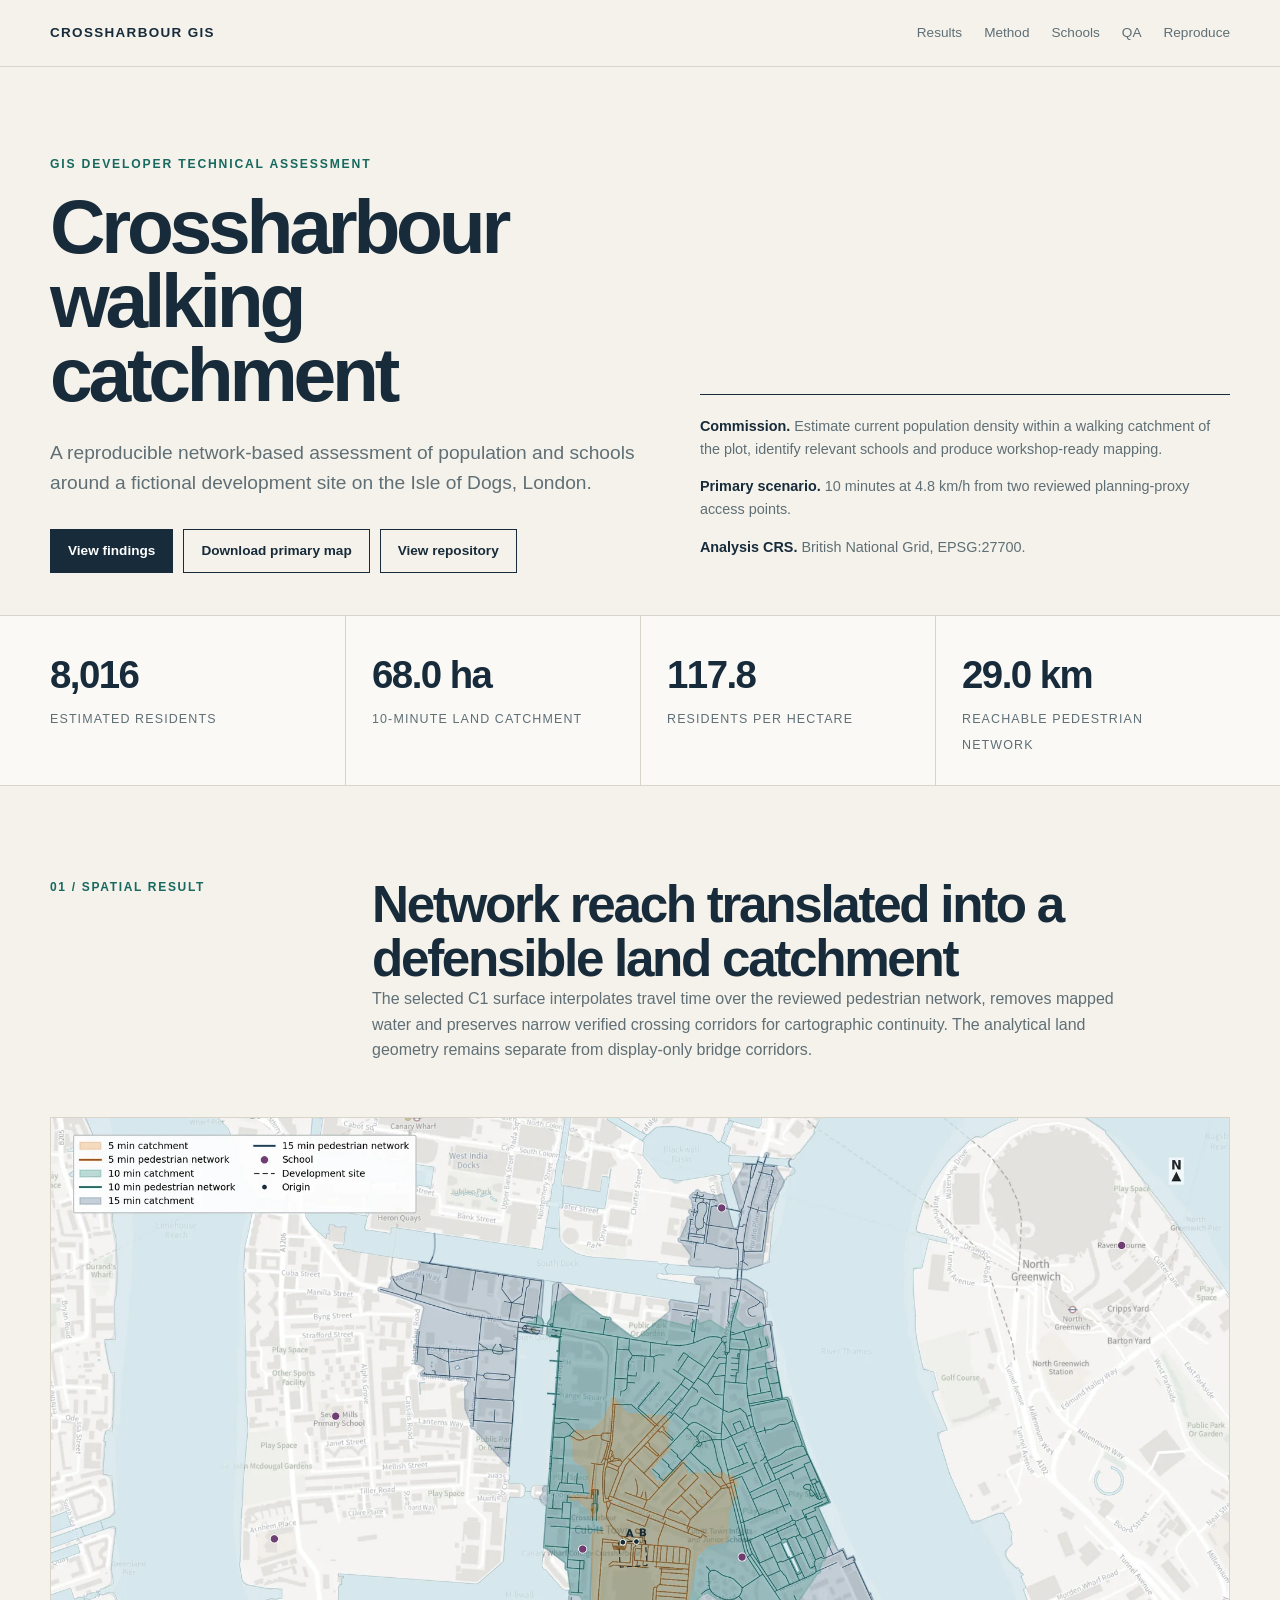
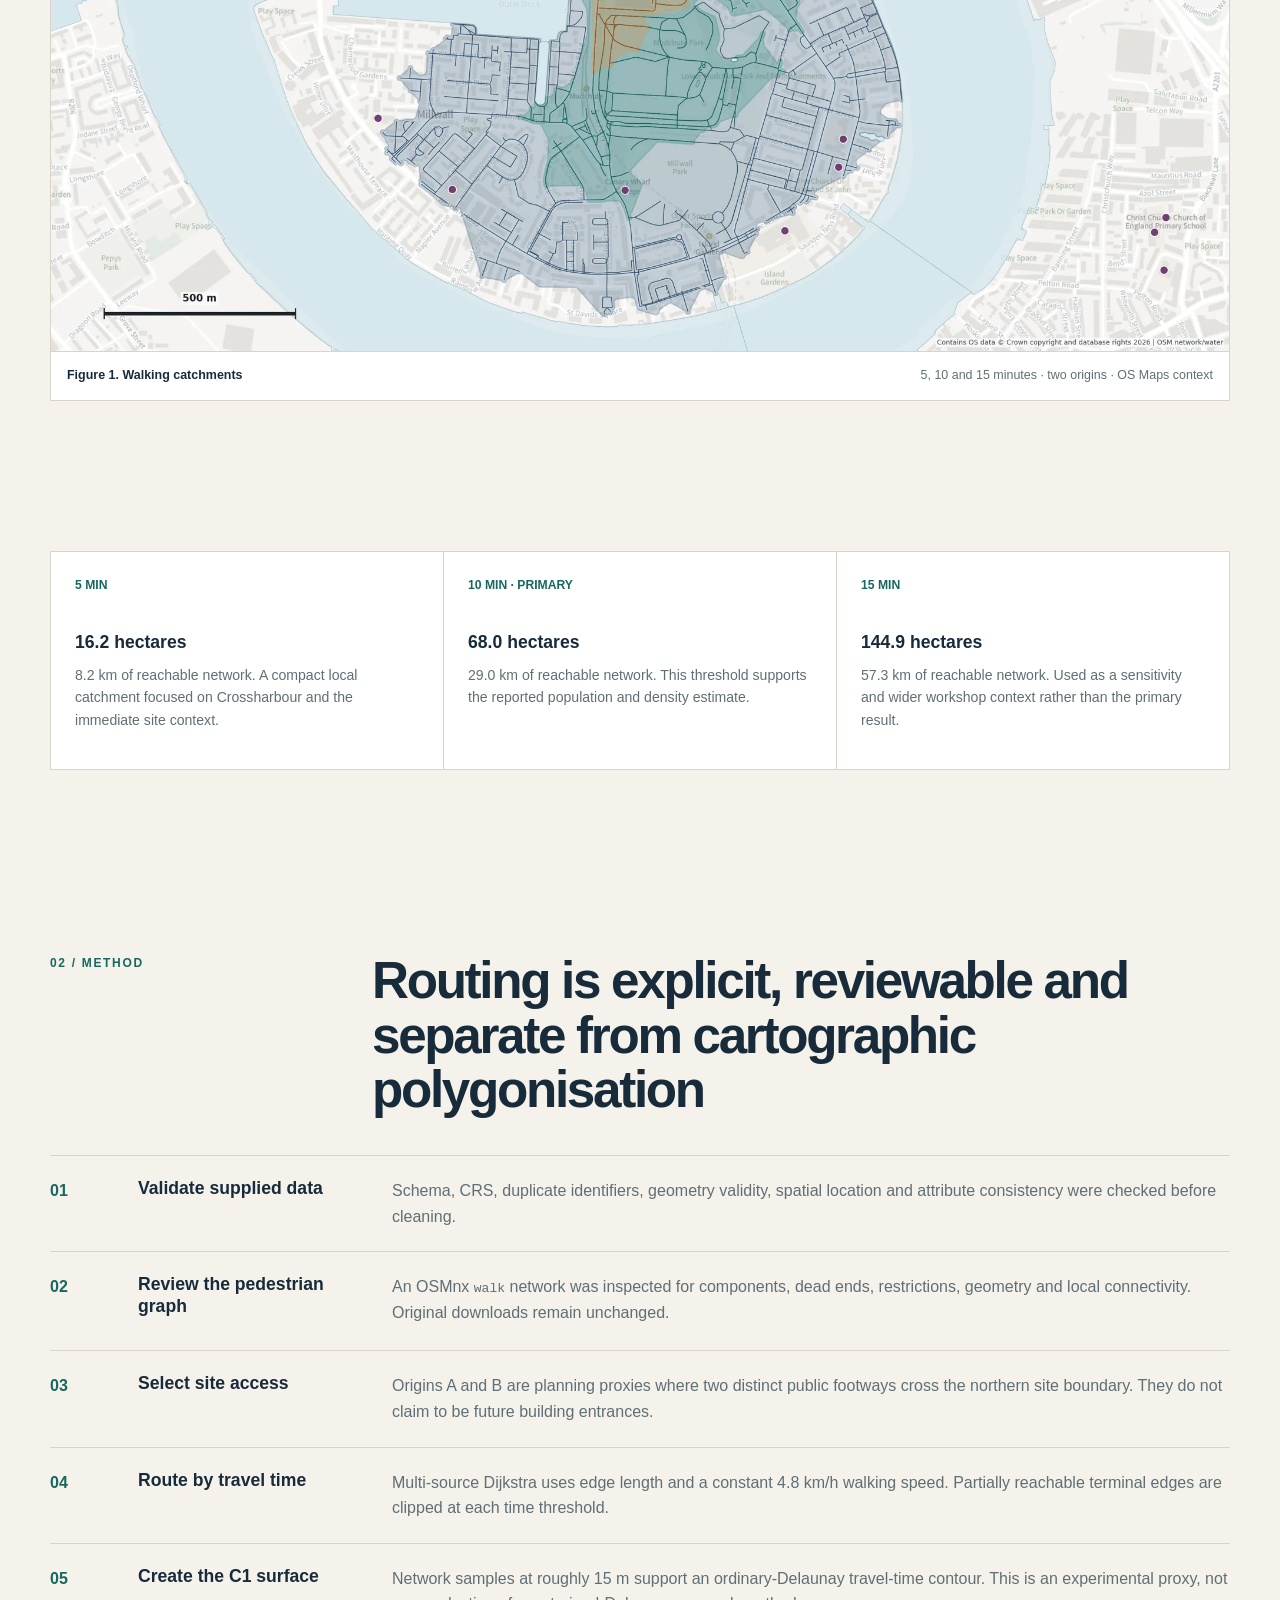
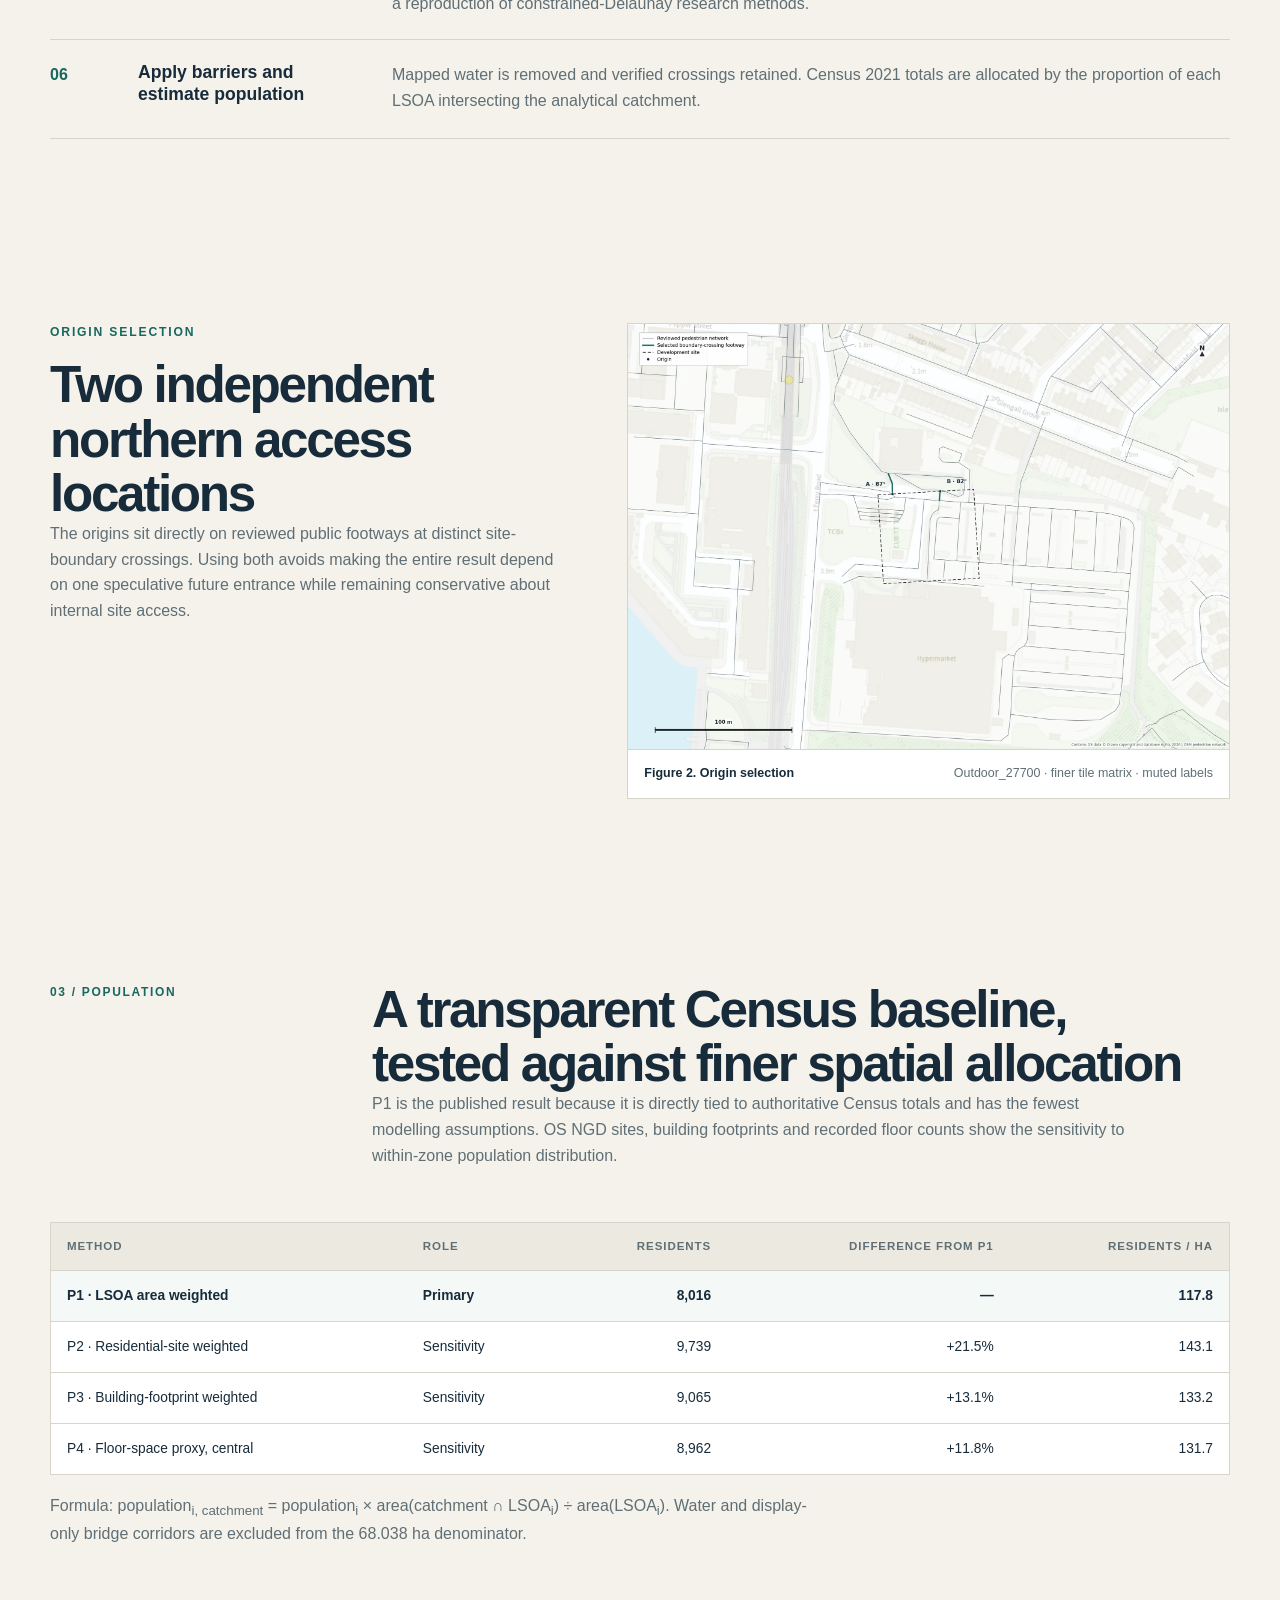
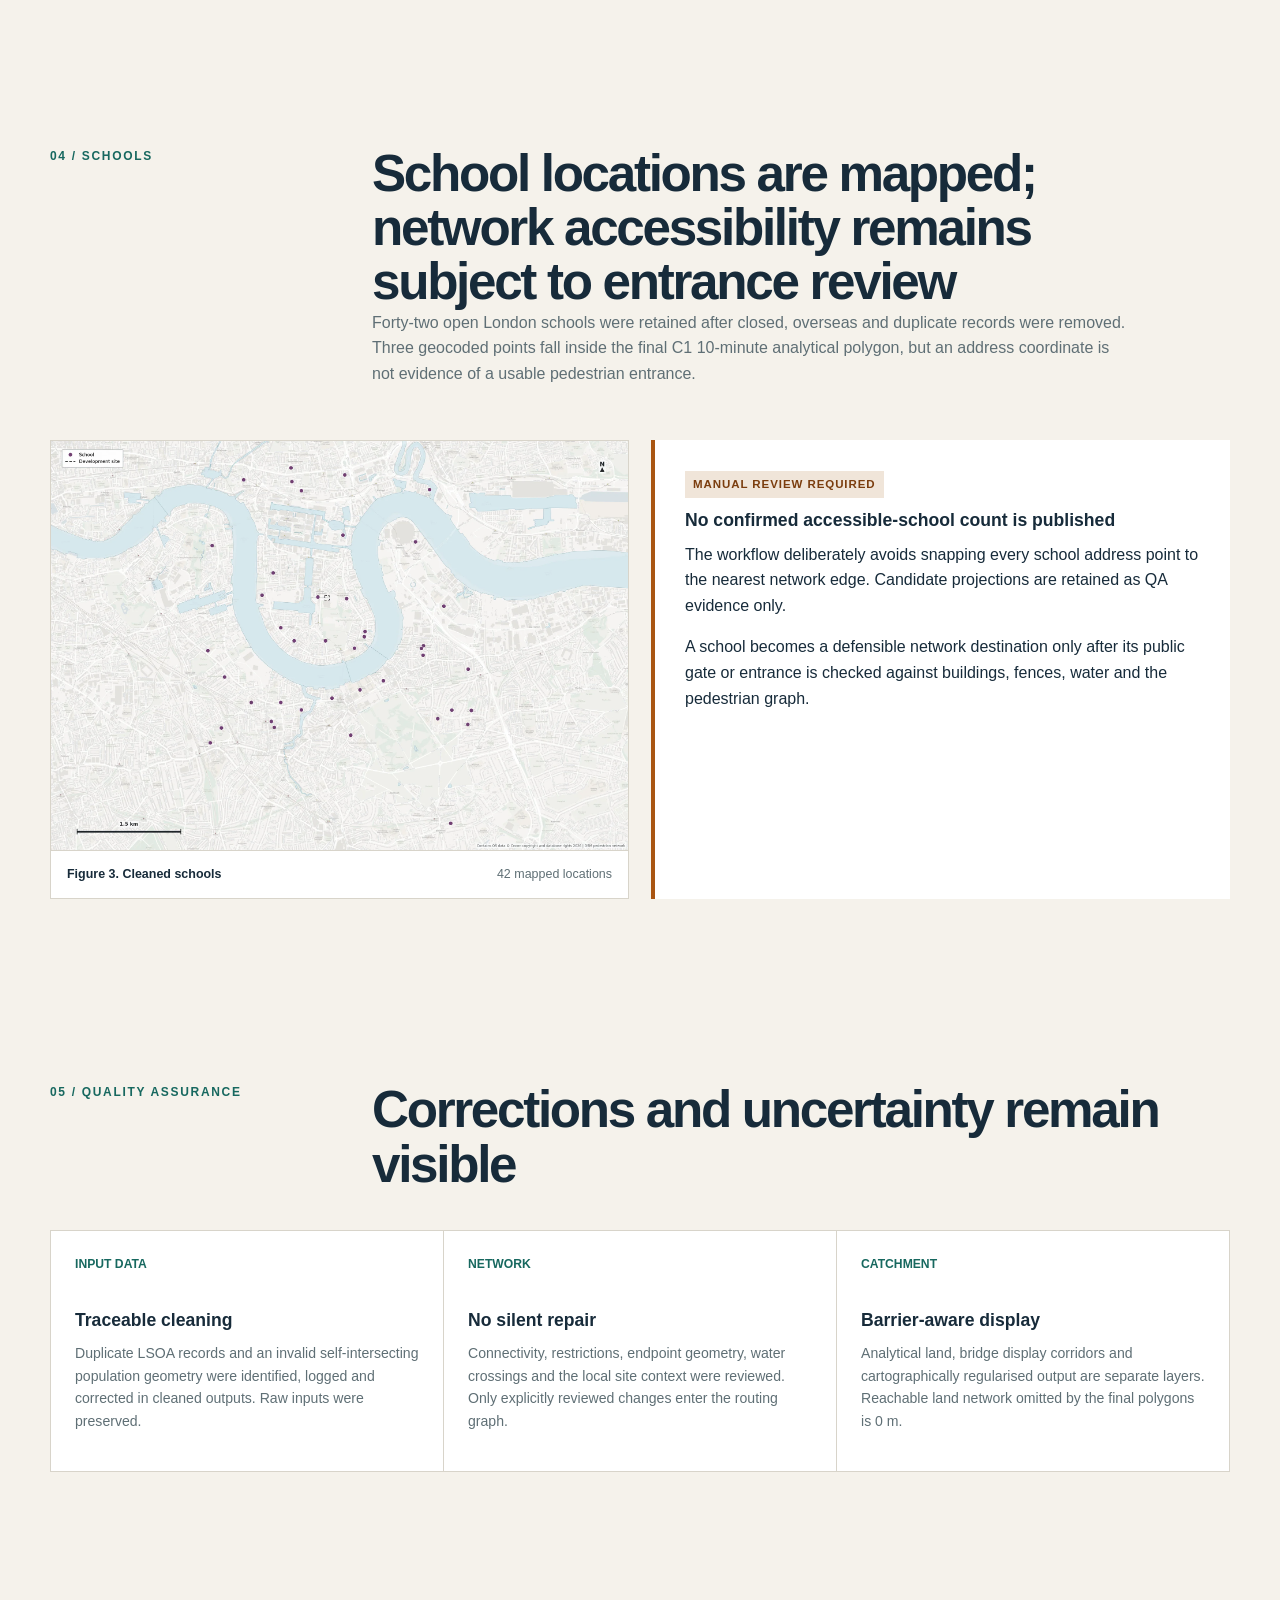
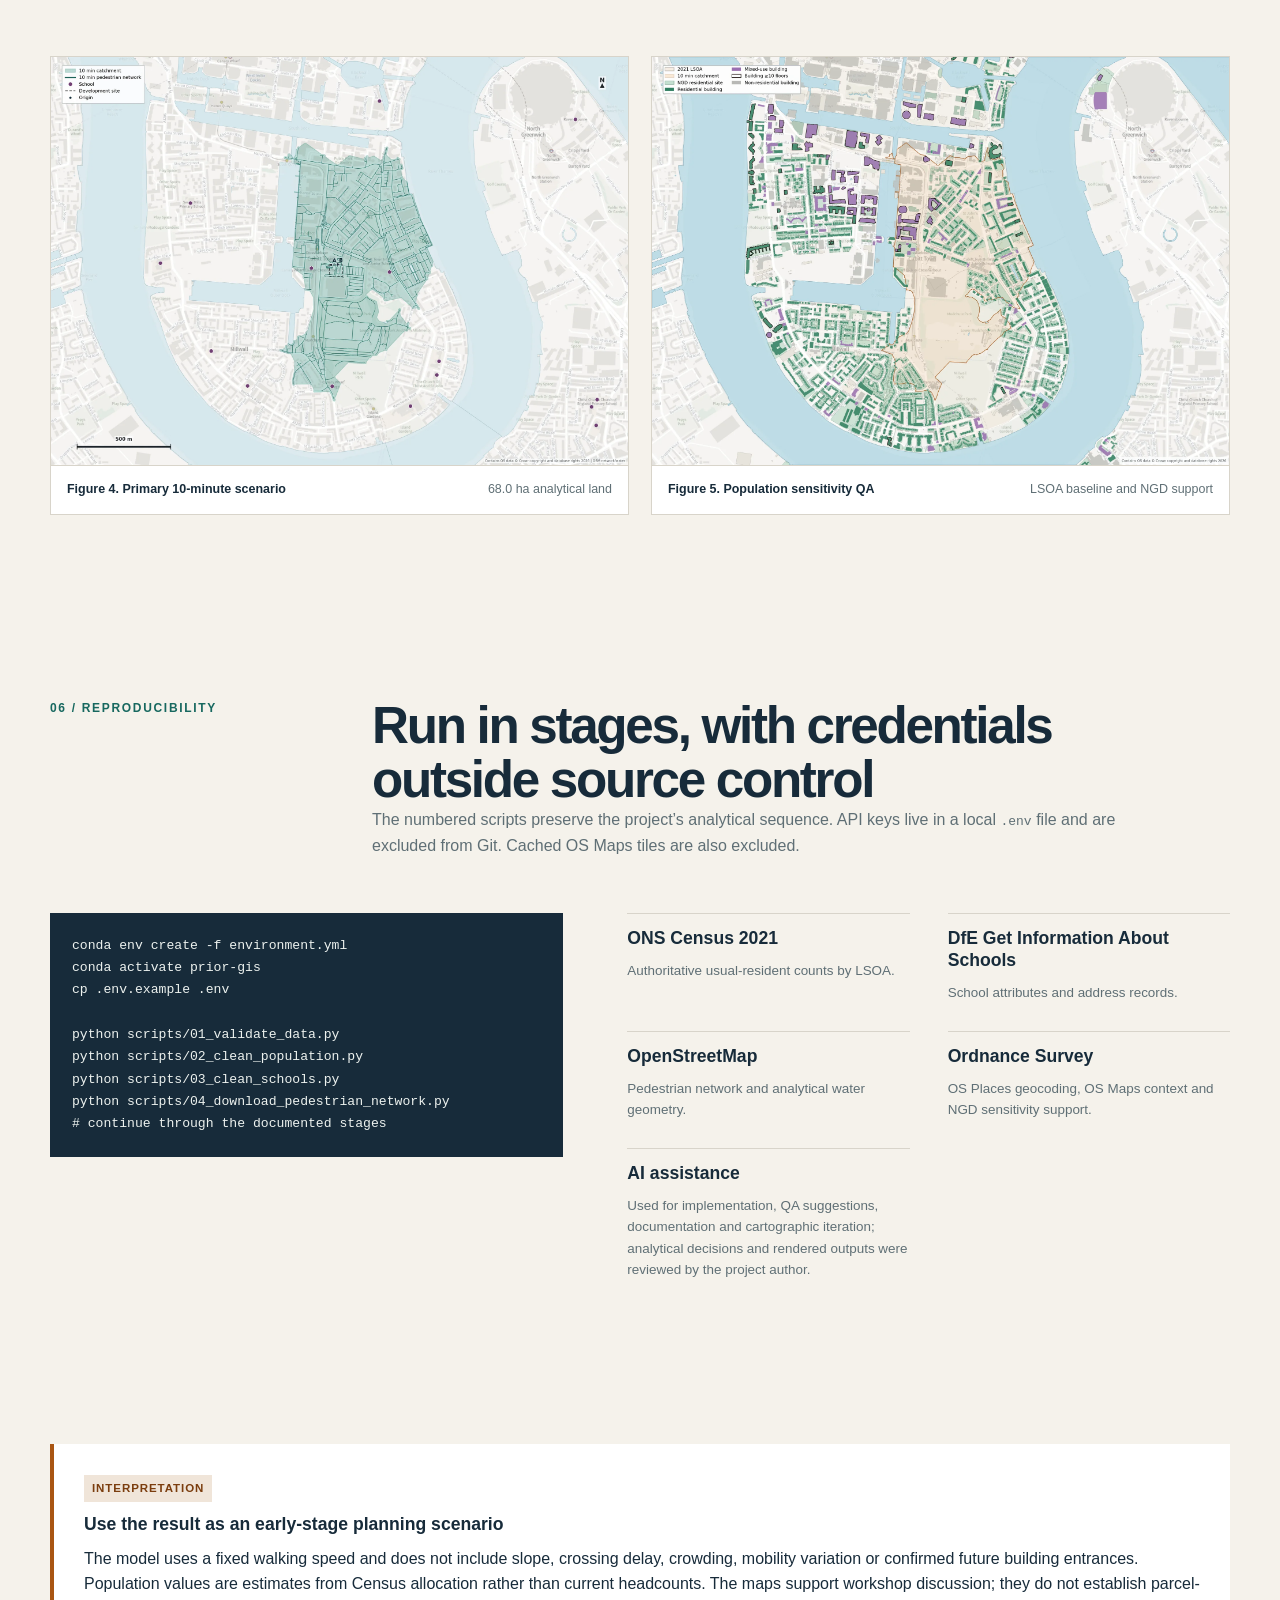
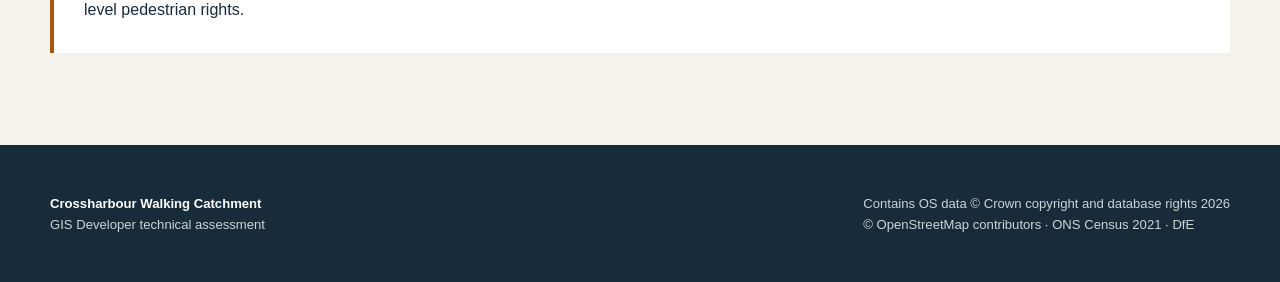
==== site/index.html @ b79f591d "Build reproducible Crossharbour GIS assessment" ====
<!doctype html>
<html lang="en">
<head>
  <meta charset="utf-8">
  <meta name="viewport" content="width=device-width, initial-scale=1">
  <meta name="description" content="Reproducible GIS assessment of walking accessibility, population and schools around a fictional development site at Crossharbour, London.">
  <title>Crossharbour Walking Catchment | GIS Technical Assessment</title>
  <link rel="stylesheet" href="assets/style.css">
</head>
<body>
  <nav class="nav" aria-label="Report navigation">
    <div class="nav-inner">
      <a class="brand" href="#top">Crossharbour GIS</a>
      <div class="nav-links">
        <a href="#results">Results</a>
        <a href="#method">Method</a>
        <a href="#schools">Schools</a>
        <a href="#qa">QA</a>
        <a href="#reproduce">Reproduce</a>
      </div>
    </div>
  </nav>

  <header class="hero" id="top">
    <div>
      <p class="eyebrow">GIS Developer Technical Assessment</p>
      <h1>Crossharbour walking catchment</h1>
      <p class="lede">A reproducible network-based assessment of population and schools around a fictional development site on the Isle of Dogs, London.</p>
      <div class="actions">
        <a class="button" href="#results">View findings</a>
        <a class="button secondary" href="assets/downloads/catchment-10min.pdf">Download primary map</a>
        <a class="button secondary" href="https://github.com/alteregoyishan/alteregoyishan.github.io">View repository</a>
      </div>
    </div>
    <div class="hero-note">
      <p><strong>Commission.</strong> Estimate current population density within a walking catchment of the plot, identify relevant schools and produce workshop-ready mapping.</p>
      <p><strong>Primary scenario.</strong> 10 minutes at 4.8 km/h from two reviewed planning-proxy access points.</p>
      <p><strong>Analysis CRS.</strong> British National Grid, EPSG:27700.</p>
    </div>
  </header>

  <section class="metrics" aria-label="Primary findings">
    <div class="metric-grid">
      <div class="metric"><span class="metric-value">8,016</span><span class="metric-label">Estimated residents</span></div>
      <div class="metric"><span class="metric-value">68.0 ha</span><span class="metric-label">10-minute land catchment</span></div>
      <div class="metric"><span class="metric-value">117.8</span><span class="metric-label">Residents per hectare</span></div>
      <div class="metric"><span class="metric-value">29.0 km</span><span class="metric-label">Reachable pedestrian network</span></div>
    </div>
  </section>

  <main>
    <section class="section" id="results">
      <div class="section-head">
        <div class="kicker">01 / Spatial result</div>
        <div>
          <h2>Network reach translated into a defensible land catchment</h2>
          <p class="measure">The selected C1 surface interpolates travel time over the reviewed pedestrian network, removes mapped water and preserves narrow verified crossing corridors for cartographic continuity. The analytical land geometry remains separate from display-only bridge corridors.</p>
        </div>
      </div>
      <figure class="figure">
        <img src="assets/images/catchments-combined.webp" alt="Map of the 5, 10 and 15 minute walking catchments around Crossharbour" width="2000" height="1414">
        <figcaption><strong>Figure 1. Walking catchments</strong><span>5, 10 and 15 minutes · two origins · OS Maps context</span></figcaption>
      </figure>
    </section>

    <section class="section compact">
      <div class="cards">
        <article class="card"><div class="card-number">5 MIN</div><h3>16.2 hectares</h3><p>8.2 km of reachable network. A compact local catchment focused on Crossharbour and the immediate site context.</p></article>
        <article class="card"><div class="card-number">10 MIN · PRIMARY</div><h3>68.0 hectares</h3><p>29.0 km of reachable network. This threshold supports the reported population and density estimate.</p></article>
        <article class="card"><div class="card-number">15 MIN</div><h3>144.9 hectares</h3><p>57.3 km of reachable network. Used as a sensitivity and wider workshop context rather than the primary result.</p></article>
      </div>
    </section>

    <section class="section" id="method">
      <div class="section-head">
        <div class="kicker">02 / Method</div>
        <div><h2>Routing is explicit, reviewable and separate from cartographic polygonisation</h2></div>
      </div>
      <div class="timeline">
        <div class="step"><div class="step-index">01</div><h3>Validate supplied data</h3><p>Schema, CRS, duplicate identifiers, geometry validity, spatial location and attribute consistency were checked before cleaning.</p></div>
        <div class="step"><div class="step-index">02</div><h3>Review the pedestrian graph</h3><p>An OSMnx <code>walk</code> network was inspected for components, dead ends, restrictions, geometry and local connectivity. Original downloads remain unchanged.</p></div>
        <div class="step"><div class="step-index">03</div><h3>Select site access</h3><p>Origins A and B are planning proxies where two distinct public footways cross the northern site boundary. They do not claim to be future building entrances.</p></div>
        <div class="step"><div class="step-index">04</div><h3>Route by travel time</h3><p>Multi-source Dijkstra uses edge length and a constant 4.8 km/h walking speed. Partially reachable terminal edges are clipped at each time threshold.</p></div>
        <div class="step"><div class="step-index">05</div><h3>Create the C1 surface</h3><p>Network samples at roughly 15 m support an ordinary-Delaunay travel-time contour. This is an experimental proxy, not a reproduction of constrained-Delaunay research methods.</p></div>
        <div class="step"><div class="step-index">06</div><h3>Apply barriers and estimate population</h3><p>Mapped water is removed and verified crossings retained. Census 2021 totals are allocated by the proportion of each LSOA intersecting the analytical catchment.</p></div>
      </div>
    </section>

    <section class="section">
      <div class="split">
        <div>
          <p class="eyebrow">Origin selection</p>
          <h2>Two independent northern access locations</h2>
          <p class="measure">The origins sit directly on reviewed public footways at distinct site-boundary crossings. Using both avoids making the entire result depend on one speculative future entrance while remaining conservative about internal site access.</p>
        </div>
        <figure class="figure">
          <img src="assets/images/origin-selection.webp" alt="Detailed map of the development site, selected footways and origins A and B" width="1800" height="1273">
          <figcaption><strong>Figure 2. Origin selection</strong><span>Outdoor_27700 · finer tile matrix · muted labels</span></figcaption>
        </figure>
      </div>
    </section>

    <section class="section" id="population">
      <div class="section-head">
        <div class="kicker">03 / Population</div>
        <div>
          <h2>A transparent Census baseline, tested against finer spatial allocation</h2>
          <p class="measure">P1 is the published result because it is directly tied to authoritative Census totals and has the fewest modelling assumptions. OS NGD sites, building footprints and recorded floor counts show the sensitivity to within-zone population distribution.</p>
        </div>
      </div>
      <div class="table-wrap">
        <table>
          <thead><tr><th>Method</th><th>Role</th><th class="numeric">Residents</th><th class="numeric">Difference from P1</th><th class="numeric">Residents / ha</th></tr></thead>
          <tbody>
            <tr class="primary-row"><td>P1 · LSOA area weighted</td><td>Primary</td><td class="numeric">8,016</td><td class="numeric">—</td><td class="numeric">117.8</td></tr>
            <tr><td>P2 · Residential-site weighted</td><td>Sensitivity</td><td class="numeric">9,739</td><td class="numeric">+21.5%</td><td class="numeric">143.1</td></tr>
            <tr><td>P3 · Building-footprint weighted</td><td>Sensitivity</td><td class="numeric">9,065</td><td class="numeric">+13.1%</td><td class="numeric">133.2</td></tr>
            <tr><td>P4 · Floor-space proxy, central</td><td>Sensitivity</td><td class="numeric">8,962</td><td class="numeric">+11.8%</td><td class="numeric">131.7</td></tr>
          </tbody>
        </table>
      </div>
      <p class="measure" style="margin-top:18px">Formula: population<sub>i, catchment</sub> = population<sub>i</sub> × area(catchment ∩ LSOA<sub>i</sub>) ÷ area(LSOA<sub>i</sub>). Water and display-only bridge corridors are excluded from the 68.038 ha denominator.</p>
    </section>

    <section class="section" id="schools">
      <div class="section-head">
        <div class="kicker">04 / Schools</div>
        <div>
          <h2>School locations are mapped; network accessibility remains subject to entrance review</h2>
          <p class="measure">Forty-two open London schools were retained after closed, overseas and duplicate records were removed. Three geocoded points fall inside the final C1 10-minute analytical polygon, but an address coordinate is not evidence of a usable pedestrian entrance.</p>
        </div>
      </div>
      <div class="figure-grid">
        <figure class="figure">
          <img src="assets/images/schools-overview.webp" alt="Overview map of all 42 cleaned school locations" width="1800" height="1273">
          <figcaption><strong>Figure 3. Cleaned schools</strong><span>42 mapped locations</span></figcaption>
        </figure>
        <div class="callout">
          <span class="status">Manual review required</span>
          <h3>No confirmed accessible-school count is published</h3>
          <p>The workflow deliberately avoids snapping every school address point to the nearest network edge. Candidate projections are retained as QA evidence only.</p>
          <p>A school becomes a defensible network destination only after its public gate or entrance is checked against buildings, fences, water and the pedestrian graph.</p>
        </div>
      </div>
    </section>

    <section class="section" id="qa">
      <div class="section-head">
        <div class="kicker">05 / Quality assurance</div>
        <div><h2>Corrections and uncertainty remain visible</h2></div>
      </div>
      <div class="cards">
        <article class="card"><div class="card-number">INPUT DATA</div><h3>Traceable cleaning</h3><p>Duplicate LSOA records and an invalid self-intersecting population geometry were identified, logged and corrected in cleaned outputs. Raw inputs were preserved.</p></article>
        <article class="card"><div class="card-number">NETWORK</div><h3>No silent repair</h3><p>Connectivity, restrictions, endpoint geometry, water crossings and the local site context were reviewed. Only explicitly reviewed changes enter the routing graph.</p></article>
        <article class="card"><div class="card-number">CATCHMENT</div><h3>Barrier-aware display</h3><p>Analytical land, bridge display corridors and cartographically regularised output are separate layers. Reachable land network omitted by the final polygons is 0 m.</p></article>
      </div>
    </section>

    <section class="section">
      <div class="figure-grid">
        <figure class="figure">
          <img src="assets/images/catchment-10min.webp" alt="Primary 10 minute walking catchment map" width="1800" height="1273">
          <figcaption><strong>Figure 4. Primary 10-minute scenario</strong><span>68.0 ha analytical land</span></figcaption>
        </figure>
        <figure class="figure">
          <img src="assets/images/population-sensitivity.webp" alt="Population allocation sensitivity map" width="1800" height="1273">
          <figcaption><strong>Figure 5. Population sensitivity QA</strong><span>LSOA baseline and NGD support</span></figcaption>
        </figure>
      </div>
    </section>

    <section class="section" id="reproduce">
      <div class="section-head">
        <div class="kicker">06 / Reproducibility</div>
        <div>
          <h2>Run in stages, with credentials outside source control</h2>
          <p class="measure">The numbered scripts preserve the project’s analytical sequence. API keys live in a local <code>.env</code> file and are excluded from Git. Cached OS Maps tiles are also excluded.</p>
        </div>
      </div>
      <div class="split">
        <pre class="code"><code>conda env create -f environment.yml
conda activate prior-gis
cp .env.example .env

python scripts/01_validate_data.py
python scripts/02_clean_population.py
python scripts/03_clean_schools.py
python scripts/04_download_pedestrian_network.py
# continue through the documented stages</code></pre>
        <div class="source-list">
          <div class="source-item"><h3>ONS Census 2021</h3><p>Authoritative usual-resident counts by LSOA.</p></div>
          <div class="source-item"><h3>DfE Get Information About Schools</h3><p>School attributes and address records.</p></div>
          <div class="source-item"><h3>OpenStreetMap</h3><p>Pedestrian network and analytical water geometry.</p></div>
          <div class="source-item"><h3>Ordnance Survey</h3><p>OS Places geocoding, OS Maps context and NGD sensitivity support.</p></div>
          <div class="source-item"><h3>AI assistance</h3><p>Used for implementation, QA suggestions, documentation and cartographic iteration; analytical decisions and rendered outputs were reviewed by the project author.</p></div>
        </div>
      </div>
    </section>

    <section class="section compact">
      <div class="callout">
        <span class="status">Interpretation</span>
        <h3>Use the result as an early-stage planning scenario</h3>
        <p>The model uses a fixed walking speed and does not include slope, crossing delay, crowding, mobility variation or confirmed future building entrances. Population values are estimates from Census allocation rather than current headcounts. The maps support workshop discussion; they do not establish parcel-level pedestrian rights.</p>
      </div>
    </section>
  </main>

  <footer>
    <div class="footer-inner">
      <div><strong>Crossharbour Walking Catchment</strong><br>GIS Developer technical assessment</div>
      <div>Contains OS data © Crown copyright and database rights 2026<br>© OpenStreetMap contributors · ONS Census 2021 · DfE</div>
    </div>
  </footer>
</body>
</html>
---- site/assets/style.css ----
:root {
  --ink: #172b3a;
  --muted: #5f6f75;
  --paper: #f5f2eb;
  --surface: #ffffff;
  --line: #d8d4ca;
  --teal: #17685f;
  --orange: #a95512;
  --blue: #274963;
  --plum: #713e73;
  --max: 1180px;
}

* { box-sizing: border-box; }
html { scroll-behavior: smooth; }
body {
  margin: 0;
  color: var(--ink);
  background: var(--paper);
  font-family: Inter, ui-sans-serif, -apple-system, BlinkMacSystemFont, "Segoe UI", sans-serif;
  line-height: 1.6;
}
a { color: inherit; }
img { display: block; max-width: 100%; }

.nav {
  position: sticky;
  top: 0;
  z-index: 50;
  background: rgba(245, 242, 235, 0.94);
  border-bottom: 1px solid rgba(23, 43, 58, 0.14);
  backdrop-filter: blur(14px);
}
.nav-inner {
  width: min(var(--max), calc(100% - 40px));
  min-height: 66px;
  margin: 0 auto;
  display: flex;
  align-items: center;
  justify-content: space-between;
  gap: 24px;
}
.brand {
  font-size: 0.84rem;
  font-weight: 760;
  letter-spacing: 0.1em;
  text-decoration: none;
  text-transform: uppercase;
}
.nav-links { display: flex; gap: 22px; align-items: center; }
.nav-links a {
  color: var(--muted);
  font-size: 0.85rem;
  text-decoration: none;
}
.nav-links a:hover { color: var(--ink); }

.hero {
  width: min(var(--max), calc(100% - 40px));
  margin: 0 auto;
  padding: 88px 0 42px;
  display: grid;
  grid-template-columns: minmax(0, 1.05fr) minmax(320px, 0.95fr);
  align-items: end;
  gap: 64px;
}
.eyebrow {
  margin: 0 0 16px;
  color: var(--teal);
  font-size: 0.76rem;
  font-weight: 800;
  letter-spacing: 0.15em;
  text-transform: uppercase;
}
h1 {
  max-width: 760px;
  margin: 0;
  font-size: clamp(3rem, 6vw, 6.2rem);
  line-height: 0.96;
  letter-spacing: -0.055em;
}
.lede {
  max-width: 650px;
  margin: 26px 0 0;
  color: var(--muted);
  font-size: clamp(1.03rem, 1.5vw, 1.25rem);
}
.hero-note {
  border-top: 1px solid var(--ink);
  padding-top: 20px;
  color: var(--muted);
  font-size: 0.9rem;
}
.hero-note strong { color: var(--ink); }
.actions { display: flex; flex-wrap: wrap; gap: 10px; margin-top: 30px; }
.button {
  display: inline-flex;
  align-items: center;
  min-height: 44px;
  padding: 0 17px;
  border: 1px solid var(--ink);
  background: var(--ink);
  color: white;
  font-size: 0.85rem;
  font-weight: 700;
  text-decoration: none;
}
.button.secondary { background: transparent; color: var(--ink); }

.metrics {
  border-top: 1px solid var(--line);
  border-bottom: 1px solid var(--line);
  background: rgba(255,255,255,0.55);
}
.metric-grid {
  width: min(var(--max), calc(100% - 40px));
  margin: 0 auto;
  display: grid;
  grid-template-columns: repeat(4, 1fr);
}
.metric { padding: 28px 26px; border-left: 1px solid var(--line); }
.metric:first-child { border-left: 0; padding-left: 0; }
.metric-value { display: block; font-size: clamp(1.8rem, 3vw, 2.7rem); font-weight: 780; letter-spacing: -0.04em; }
.metric-label { color: var(--muted); font-size: 0.78rem; text-transform: uppercase; letter-spacing: 0.09em; }

main { overflow: hidden; }
.section {
  width: min(var(--max), calc(100% - 40px));
  margin: 0 auto;
  padding: 92px 0;
}
.section.compact { padding-top: 58px; }
.section-head {
  display: grid;
  grid-template-columns: 0.5fr 1.5fr;
  gap: 36px;
  margin-bottom: 38px;
  align-items: start;
}
.kicker { color: var(--teal); font-size: 0.75rem; font-weight: 800; letter-spacing: 0.14em; text-transform: uppercase; }
h2 { max-width: 820px; margin: 0; font-size: clamp(2rem, 4vw, 3.7rem); line-height: 1.06; letter-spacing: -0.045em; }
h3 { margin: 0 0 10px; font-size: 1.1rem; line-height: 1.25; }
p { margin: 0 0 1em; }
.measure { max-width: 760px; color: var(--muted); }

.figure {
  margin: 0;
  border: 1px solid var(--line);
  background: white;
}
.figure img { width: 100%; height: auto; }
.figure figcaption {
  display: flex;
  justify-content: space-between;
  gap: 24px;
  padding: 14px 16px;
  border-top: 1px solid var(--line);
  color: var(--muted);
  font-size: 0.78rem;
}
.figure figcaption strong { color: var(--ink); }
.figure-grid { display: grid; grid-template-columns: 1fr 1fr; gap: 22px; }

.split { display: grid; grid-template-columns: 0.92fr 1.08fr; gap: 64px; align-items: start; }
.cards { display: grid; grid-template-columns: repeat(3, 1fr); gap: 1px; background: var(--line); border: 1px solid var(--line); }
.card { background: var(--surface); padding: 24px; }
.card-number { margin-bottom: 36px; color: var(--teal); font-size: 0.76rem; font-weight: 800; }
.card p { color: var(--muted); font-size: 0.88rem; }

.timeline { border-top: 1px solid var(--line); }
.step { display: grid; grid-template-columns: 64px 230px 1fr; gap: 24px; padding: 22px 0; border-bottom: 1px solid var(--line); }
.step-index { color: var(--teal); font-weight: 800; }
.step p { color: var(--muted); margin: 0; }

.table-wrap { overflow-x: auto; border: 1px solid var(--line); background: white; }
table { width: 100%; border-collapse: collapse; min-width: 690px; }
th, td { padding: 14px 16px; border-bottom: 1px solid var(--line); text-align: left; font-size: 0.86rem; }
th { background: #ece9e0; color: var(--muted); font-size: 0.72rem; letter-spacing: 0.08em; text-transform: uppercase; }
td.numeric, th.numeric { text-align: right; font-variant-numeric: tabular-nums; }
tr:last-child td { border-bottom: 0; }
.primary-row td { font-weight: 720; background: #f4f8f6; }

.callout {
  padding: 30px;
  border-left: 4px solid var(--orange);
  background: white;
}
.callout p:last-child { margin-bottom: 0; }
.status {
  display: inline-block;
  margin-bottom: 12px;
  padding: 4px 8px;
  background: #f0e5d9;
  color: #7b3d0e;
  font-size: 0.72rem;
  font-weight: 800;
  letter-spacing: 0.08em;
  text-transform: uppercase;
}

.code {
  margin: 0;
  padding: 22px;
  overflow-x: auto;
  background: var(--ink);
  color: #edf2ef;
  font: 0.82rem/1.7 ui-monospace, SFMono-Regular, Menlo, Consolas, monospace;
}
.source-list { display: grid; grid-template-columns: repeat(2, 1fr); gap: 14px 38px; }
.source-item { padding-top: 14px; border-top: 1px solid var(--line); }
.source-item p { color: var(--muted); font-size: 0.84rem; }

footer { background: var(--ink); color: white; }
.footer-inner {
  width: min(var(--max), calc(100% - 40px));
  margin: 0 auto;
  padding: 48px 0;
  display: flex;
  justify-content: space-between;
  gap: 30px;
  color: #cdd6d7;
  font-size: 0.82rem;
}
.footer-inner strong { color: white; }

@media (max-width: 850px) {
  .nav-links { display: none; }
  .hero, .split, .section-head { grid-template-columns: 1fr; gap: 28px; }
  .hero { padding-top: 58px; }
  .metric-grid { grid-template-columns: repeat(2, 1fr); }
  .metric:nth-child(3) { border-left: 0; padding-left: 0; border-top: 1px solid var(--line); }
  .metric:nth-child(4) { border-top: 1px solid var(--line); }
  .cards { grid-template-columns: 1fr; }
  .figure-grid, .source-list { grid-template-columns: 1fr; }
  .step { grid-template-columns: 42px 1fr; }
  .step p { grid-column: 2; }
}

@media (max-width: 520px) {
  .nav-inner, .hero, .section, .metric-grid, .footer-inner { width: min(100% - 26px, var(--max)); }
  h1 { font-size: 3.1rem; }
  .metric { padding: 22px 14px; }
  .figure figcaption, .footer-inner { flex-direction: column; }
}

@media print {
  .nav, .actions { display: none; }
  body { background: white; }
  .hero, .section { padding: 35px 0; }
  .figure, .card, .table-wrap { break-inside: avoid; }
}
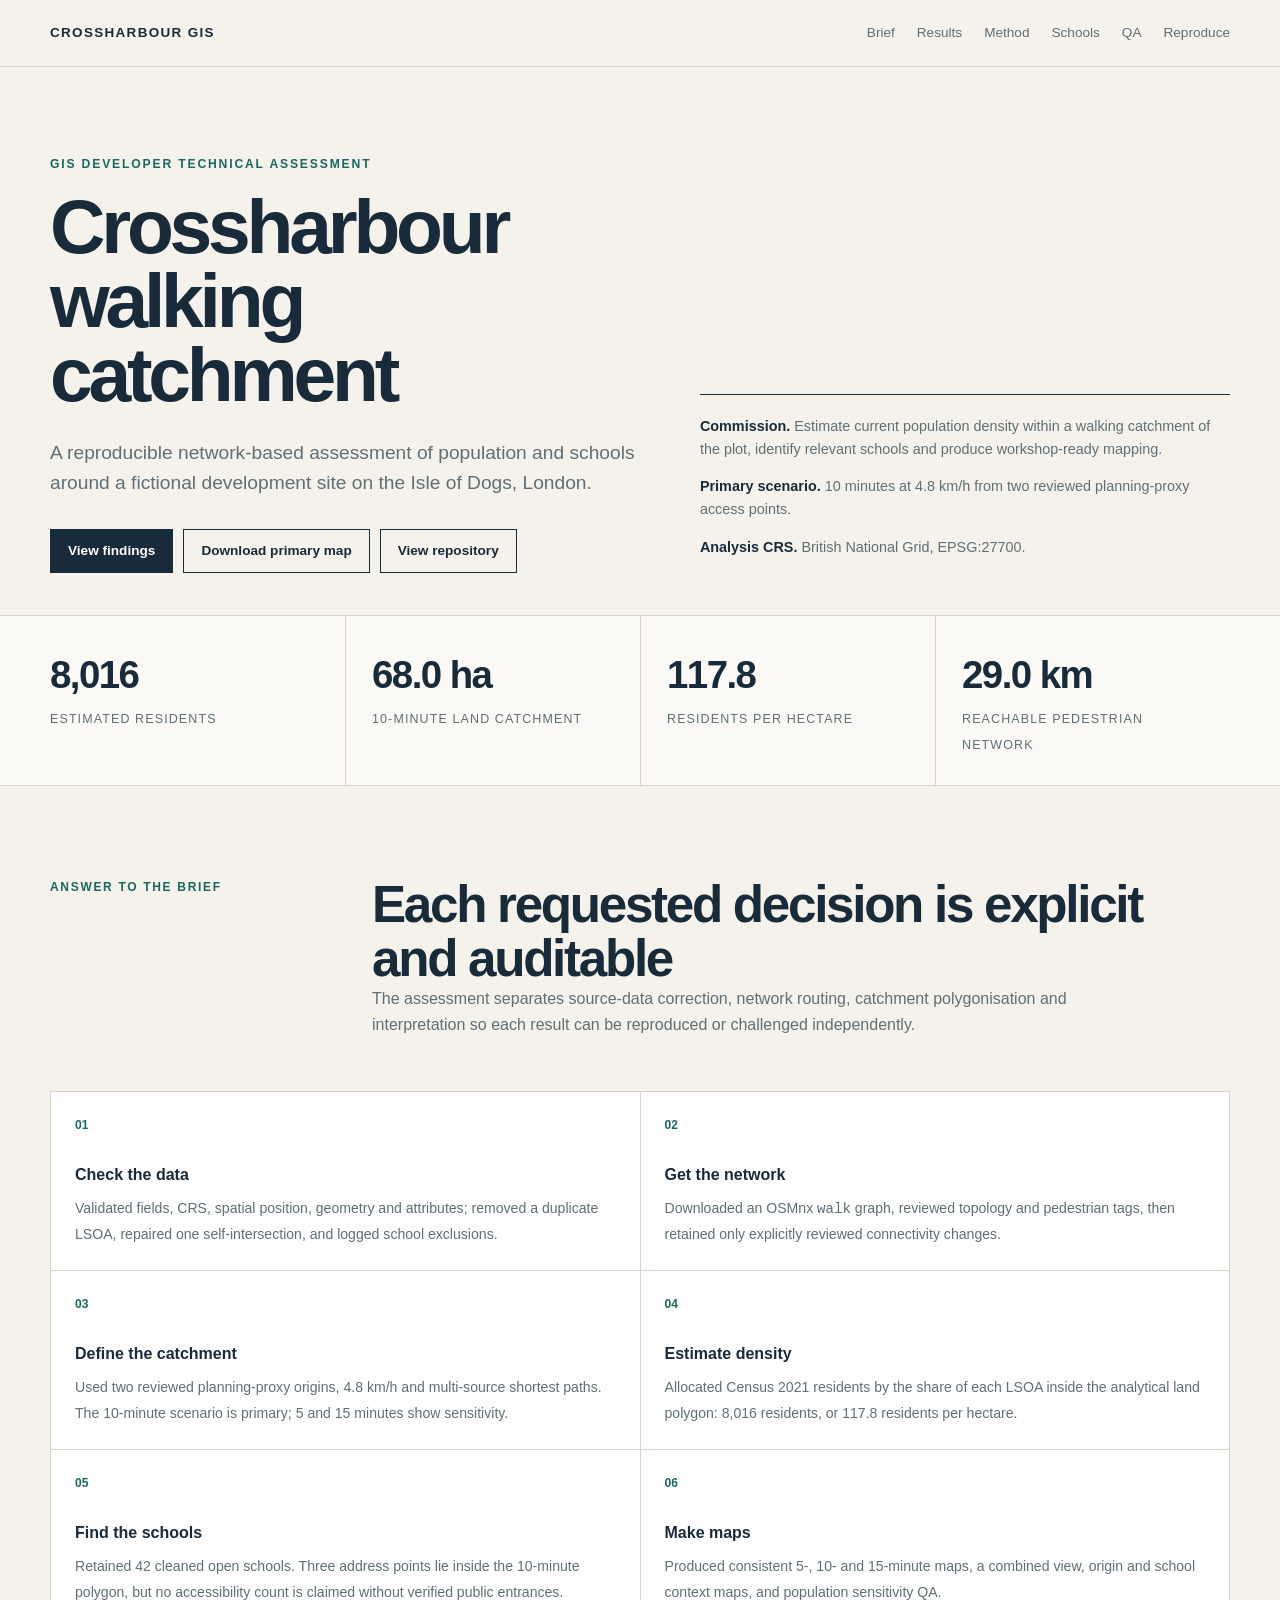
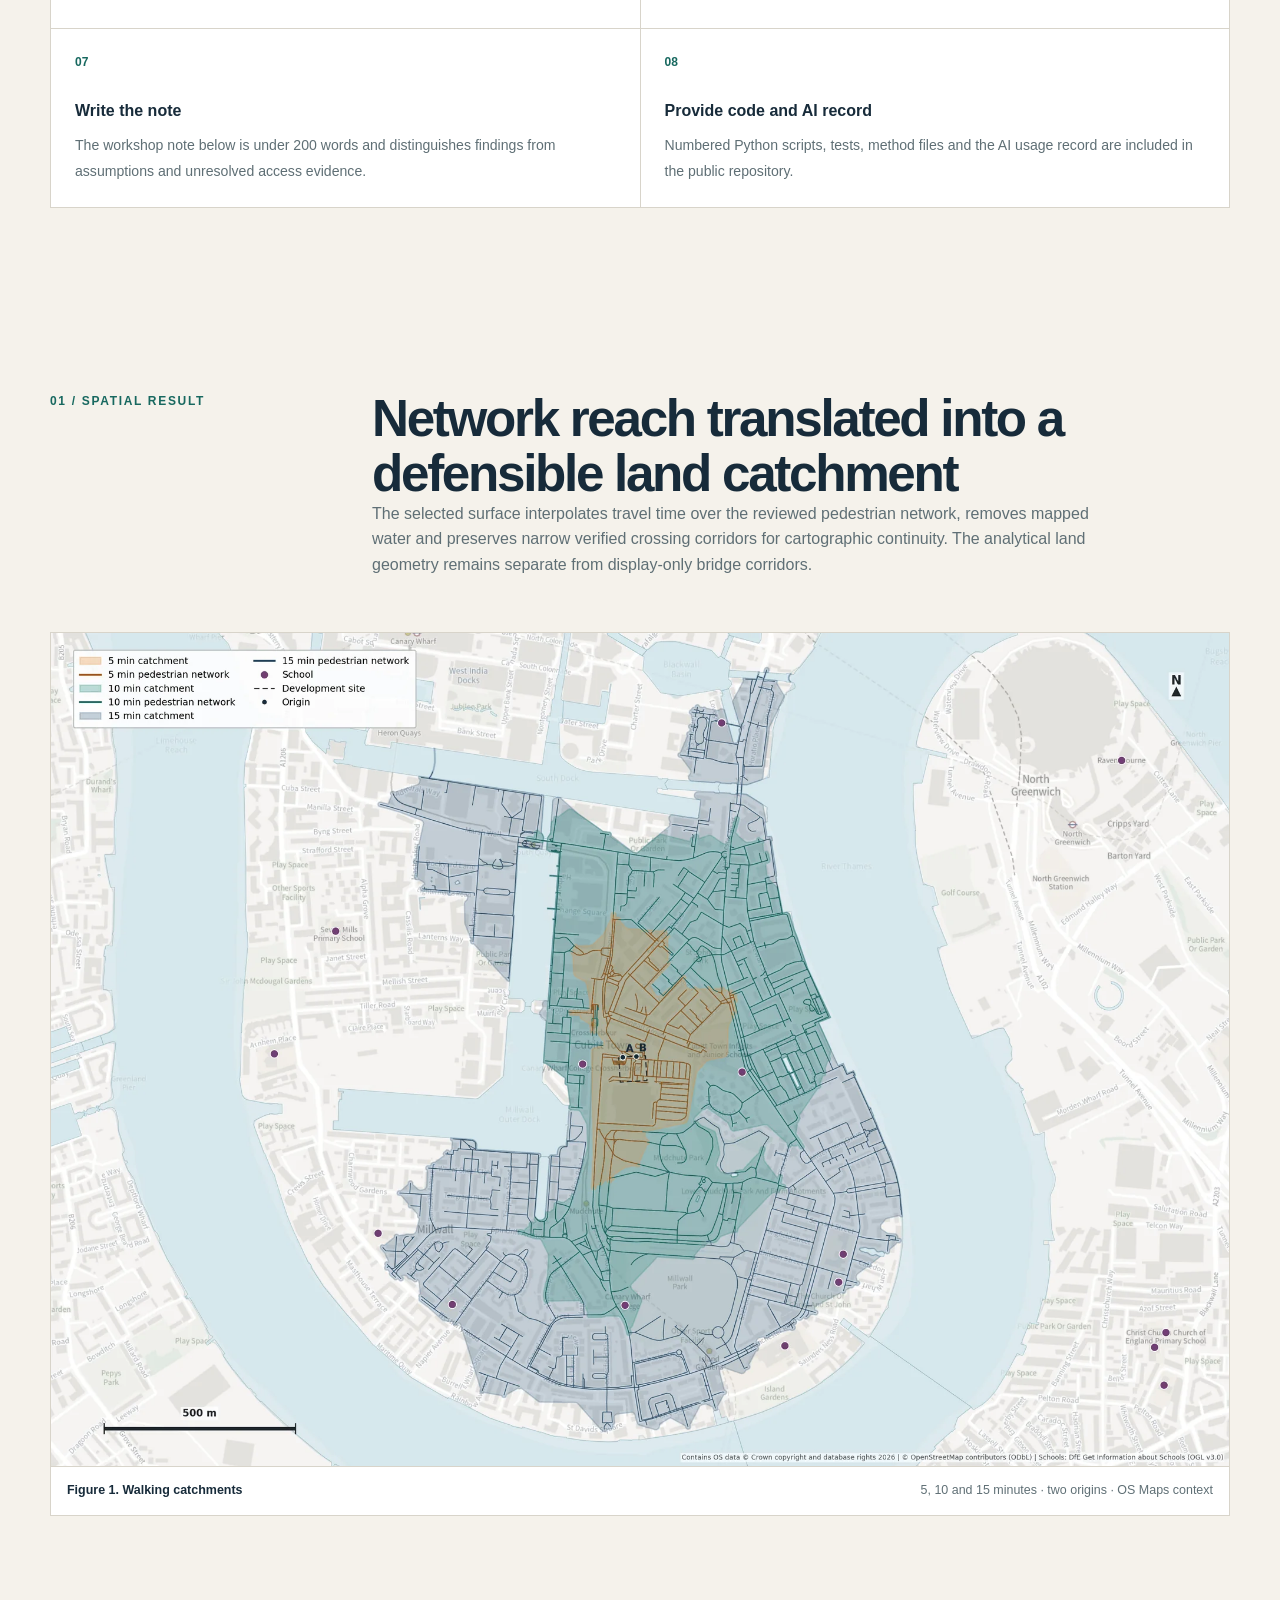
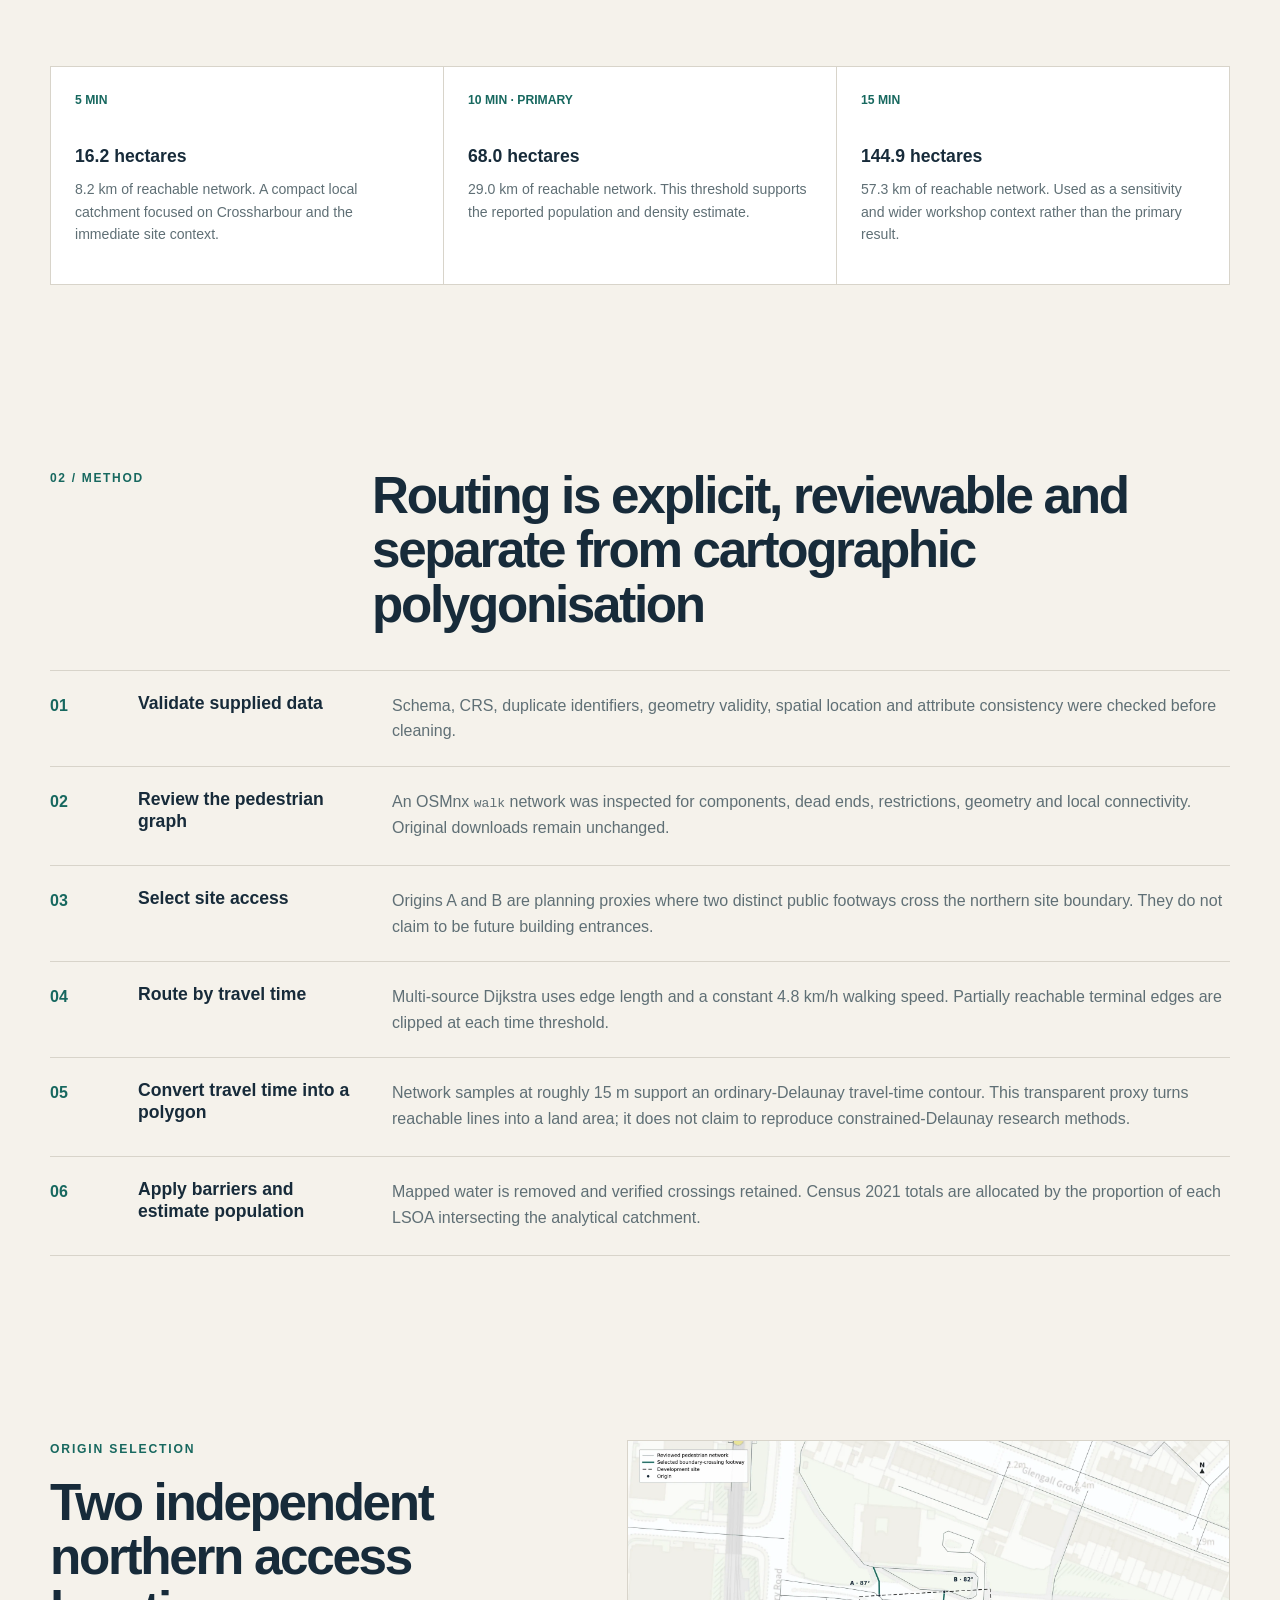
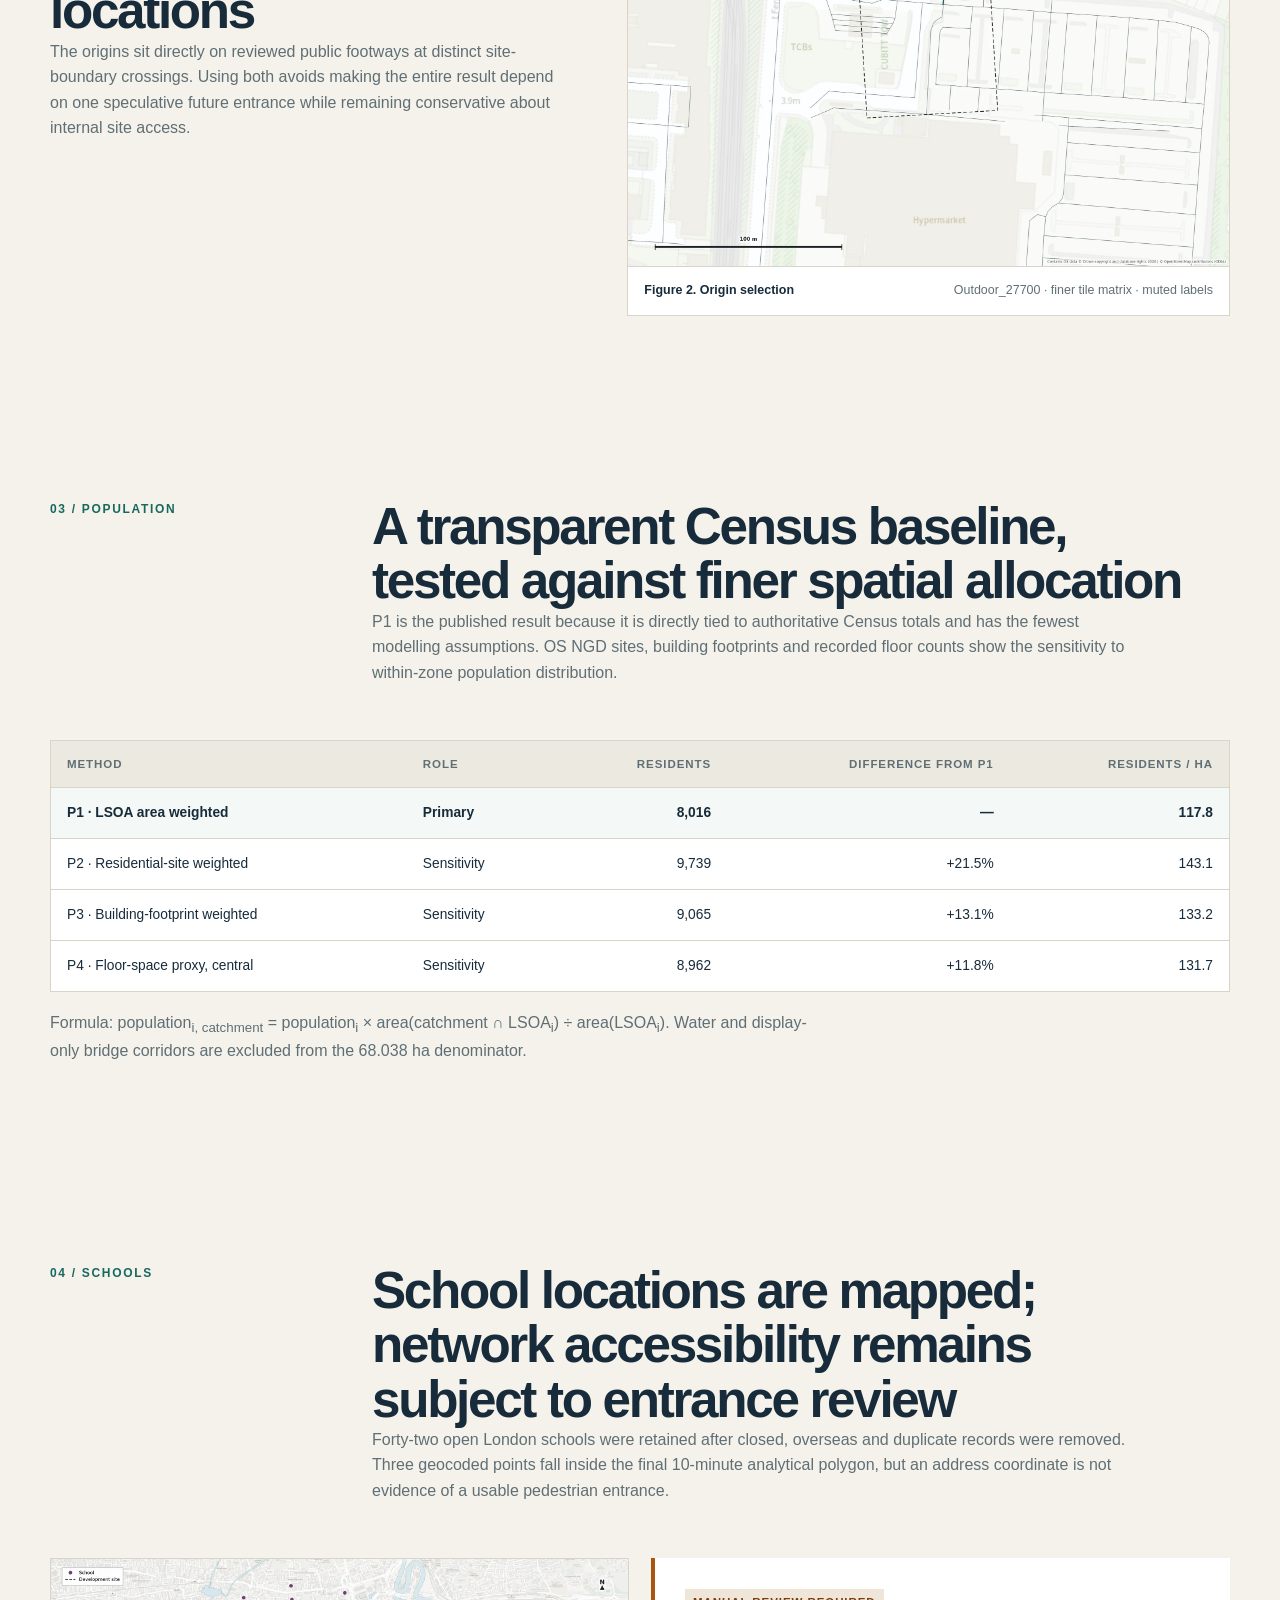
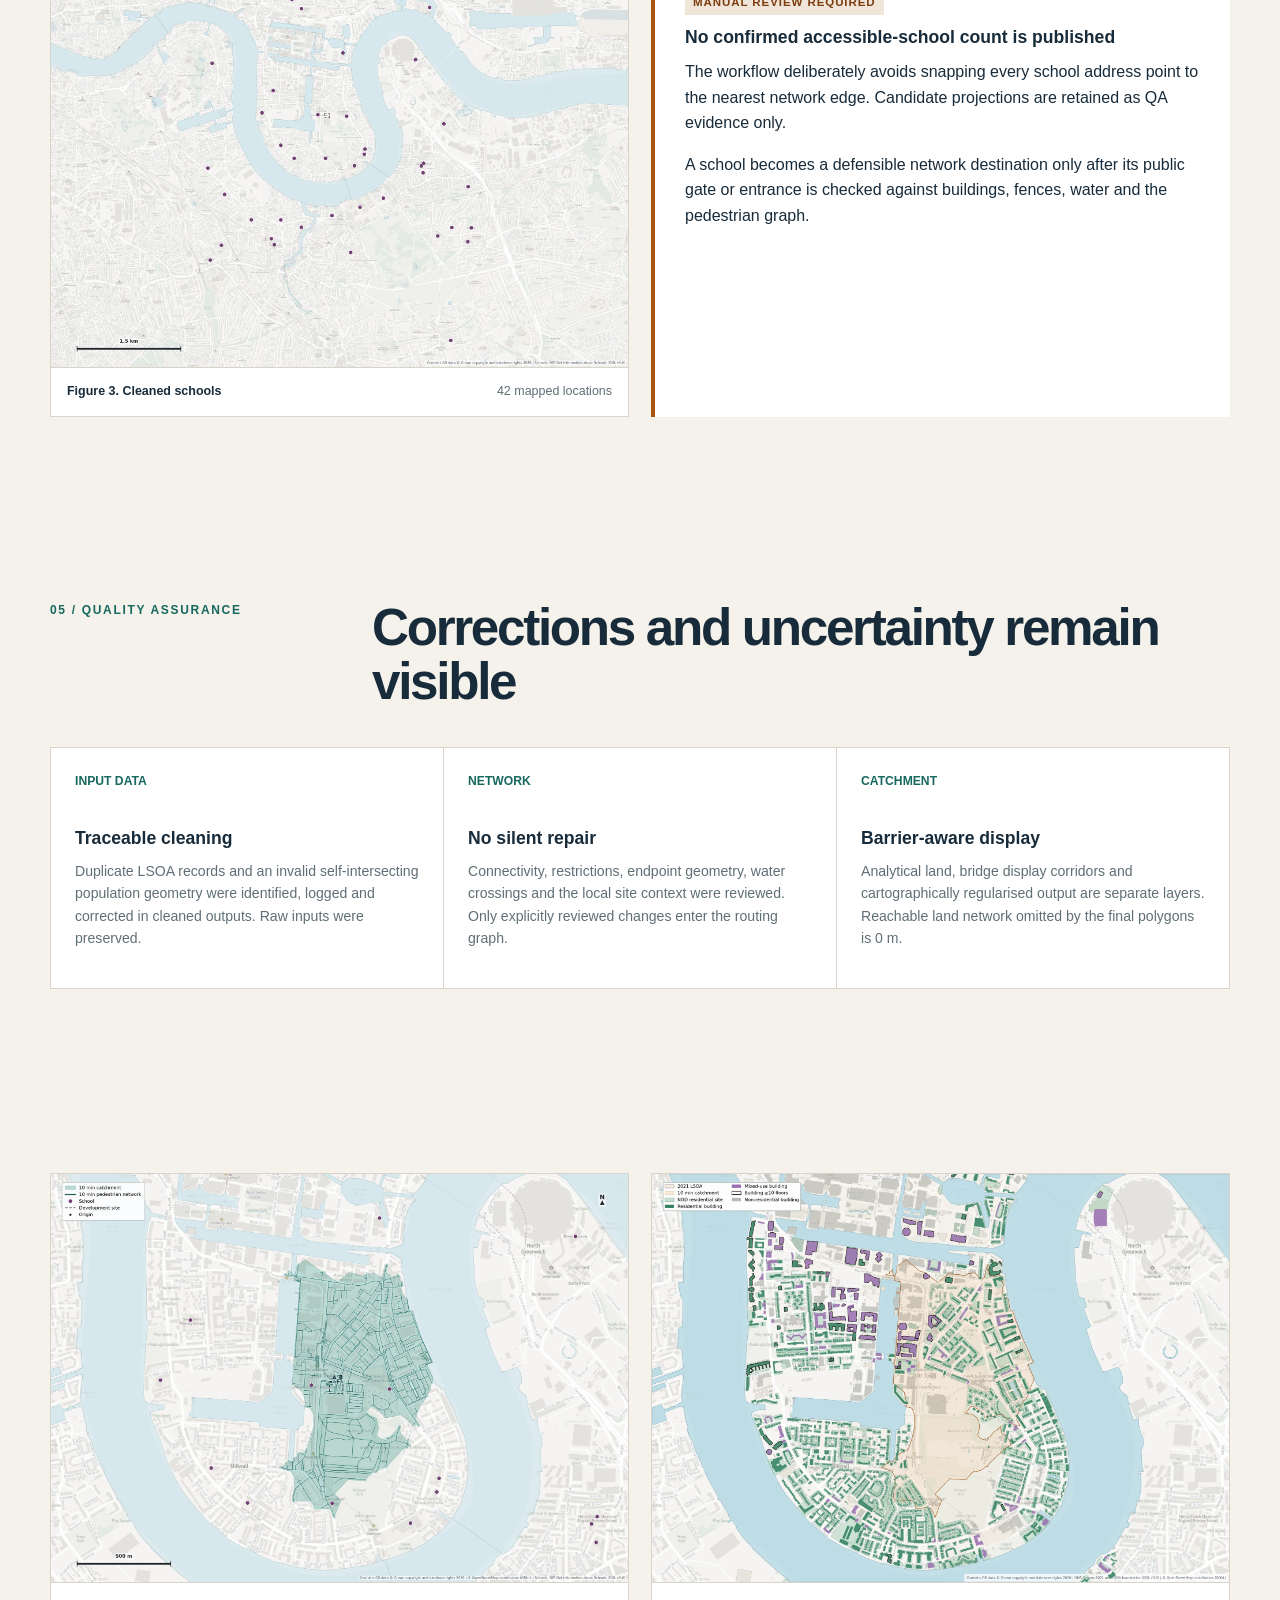
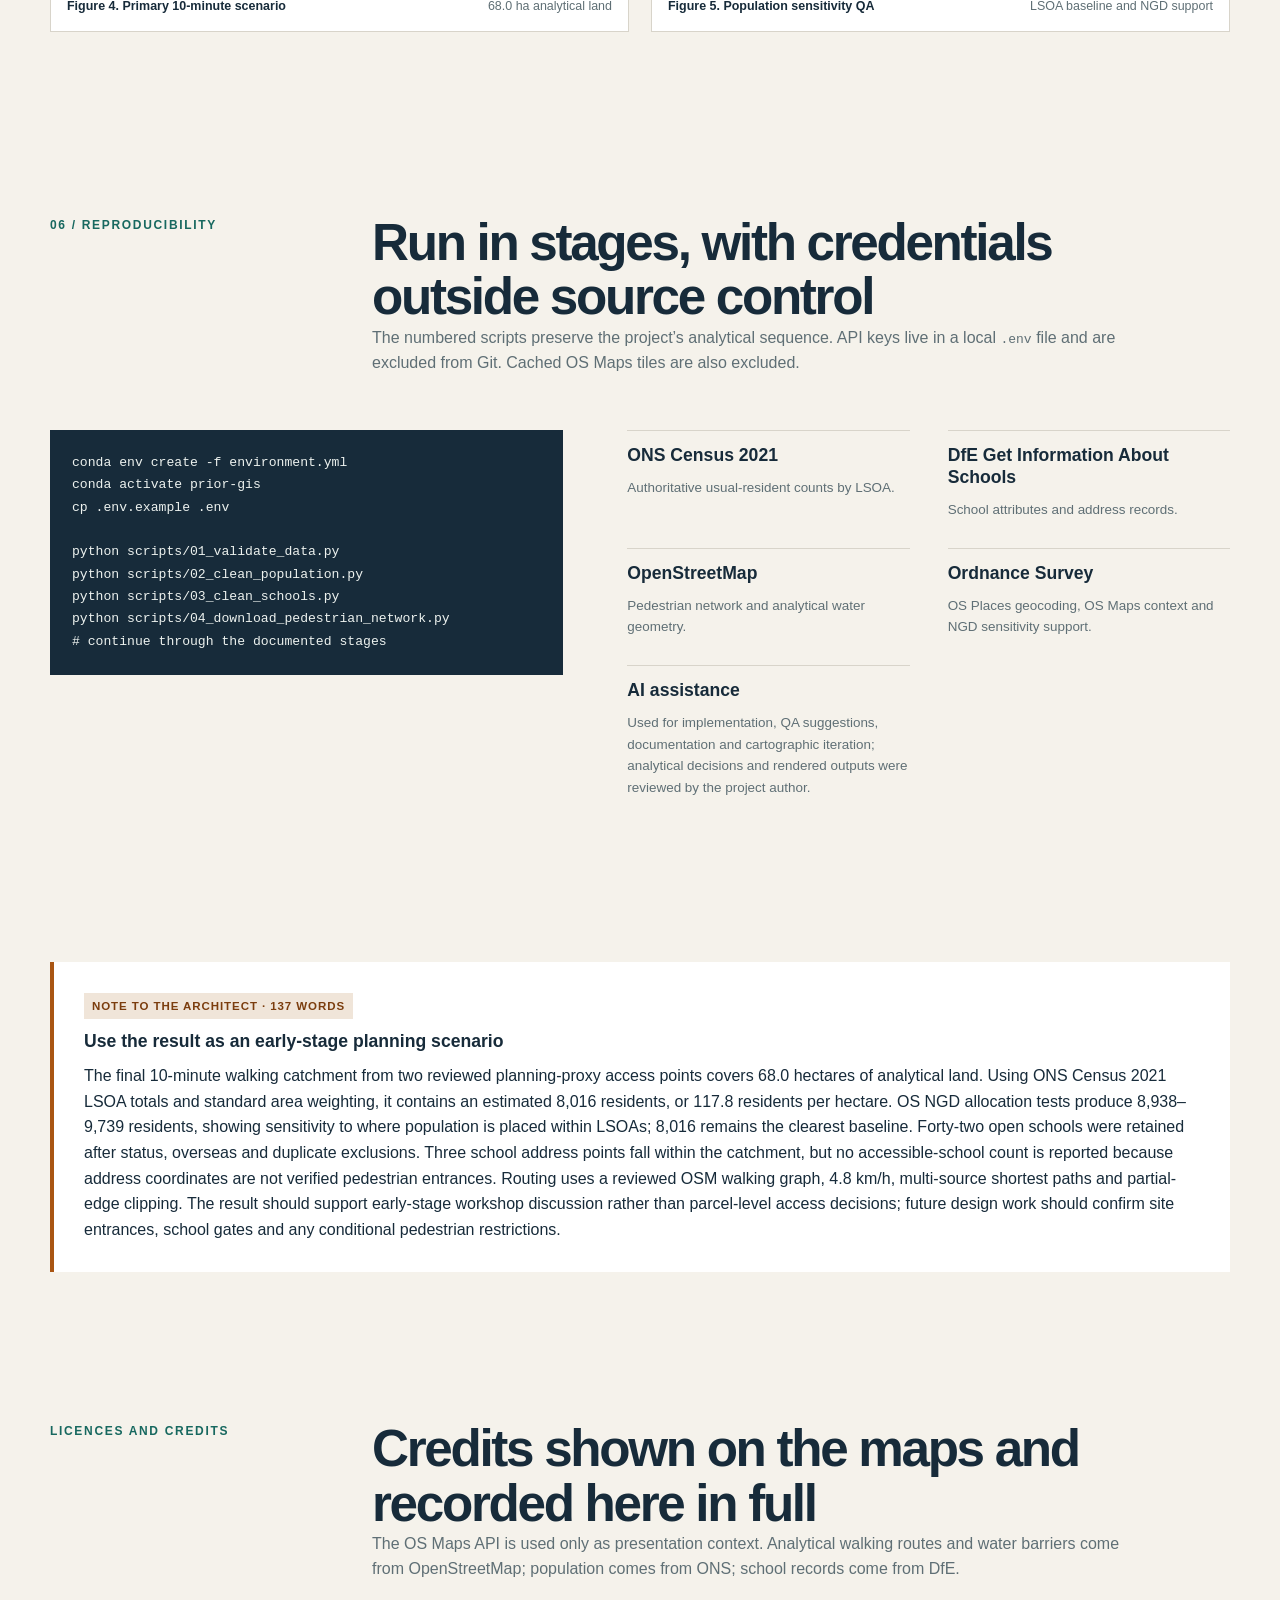
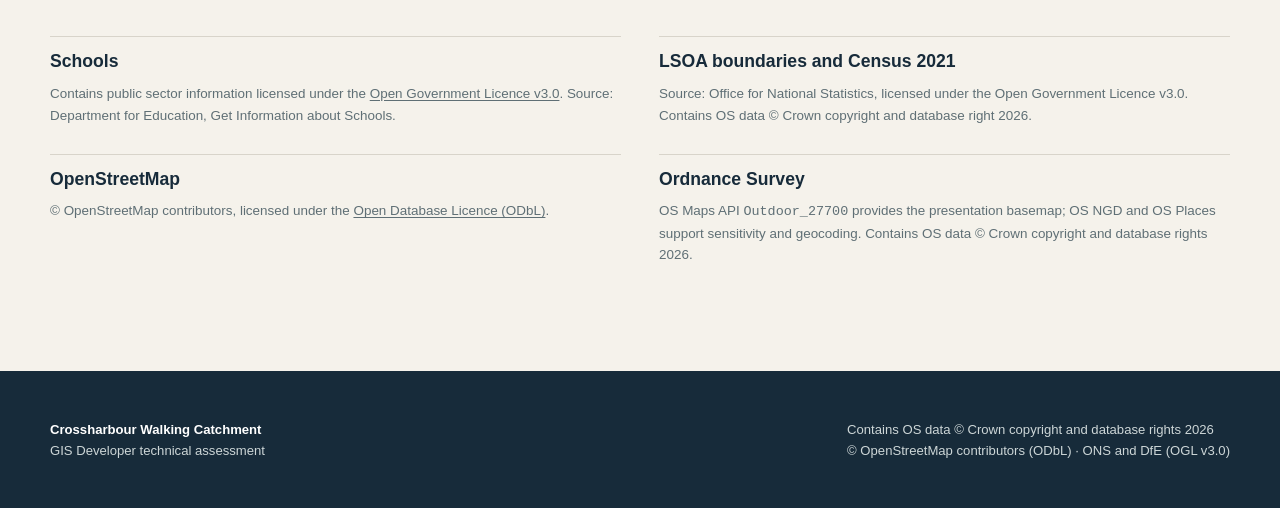
==== commit 3eb302d7: "Publish brief-led report and licensed maps" ====
--- a/site/index.html
+++ b/site/index.html
@@ -5,6 +5,7 @@
   <meta name="viewport" content="width=device-width, initial-scale=1">
   <meta name="description" content="Reproducible GIS assessment of walking accessibility, population and schools around a fictional development site at Crossharbour, London.">
   <title>Crossharbour Walking Catchment | GIS Technical Assessment</title>
+  <link rel="icon" href="favicon.svg" type="image/svg+xml">
   <link rel="stylesheet" href="assets/style.css">
 </head>
 <body>
@@ -12,6 +13,7 @@
     <div class="nav-inner">
       <a class="brand" href="#top">Crossharbour GIS</a>
       <div class="nav-links">
+        <a href="#brief">Brief</a>
         <a href="#results">Results</a>
         <a href="#method">Method</a>
         <a href="#schools">Schools</a>
@@ -29,7 +31,7 @@
       <div class="actions">
         <a class="button" href="#results">View findings</a>
         <a class="button secondary" href="assets/downloads/catchment-10min.pdf">Download primary map</a>
-        <a class="button secondary" href="https://github.com/alteregoyishan/alteregoyishan.github.io">View repository</a>
+        <a class="button secondary" href="https://github.com/alteregoyishan/Crossharbour-Walking-Catchment">View repository</a>
       </div>
     </div>
     <div class="hero-note">
@@ -49,12 +51,32 @@
   </section>
 
   <main>
+    <section class="section" id="brief">
+      <div class="section-head">
+        <div class="kicker">Answer to the brief</div>
+        <div>
+          <h2>Each requested decision is explicit and auditable</h2>
+          <p class="measure">The assessment separates source-data correction, network routing, catchment polygonisation and interpretation so each result can be reproduced or challenged independently.</p>
+        </div>
+      </div>
+      <ol class="brief-grid">
+        <li><strong>Check the data</strong><span>Validated fields, CRS, spatial position, geometry and attributes; removed a duplicate LSOA, repaired one self-intersection, and logged school exclusions.</span></li>
+        <li><strong>Get the network</strong><span>Downloaded an OSMnx <code>walk</code> graph, reviewed topology and pedestrian tags, then retained only explicitly reviewed connectivity changes.</span></li>
+        <li><strong>Define the catchment</strong><span>Used two reviewed planning-proxy origins, 4.8 km/h and multi-source shortest paths. The 10-minute scenario is primary; 5 and 15 minutes show sensitivity.</span></li>
+        <li><strong>Estimate density</strong><span>Allocated Census 2021 residents by the share of each LSOA inside the analytical land polygon: 8,016 residents, or 117.8 residents per hectare.</span></li>
+        <li><strong>Find the schools</strong><span>Retained 42 cleaned open schools. Three address points lie inside the 10-minute polygon, but no accessibility count is claimed without verified public entrances.</span></li>
+        <li><strong>Make maps</strong><span>Produced consistent 5-, 10- and 15-minute maps, a combined view, origin and school context maps, and population sensitivity QA.</span></li>
+        <li><strong>Write the note</strong><span>The workshop note below is under 200 words and distinguishes findings from assumptions and unresolved access evidence.</span></li>
+        <li><strong>Provide code and AI record</strong><span>Numbered Python scripts, tests, method files and the AI usage record are included in the public repository.</span></li>
+      </ol>
+    </section>
+
     <section class="section" id="results">
       <div class="section-head">
         <div class="kicker">01 / Spatial result</div>
         <div>
           <h2>Network reach translated into a defensible land catchment</h2>
-          <p class="measure">The selected C1 surface interpolates travel time over the reviewed pedestrian network, removes mapped water and preserves narrow verified crossing corridors for cartographic continuity. The analytical land geometry remains separate from display-only bridge corridors.</p>
+          <p class="measure">The selected surface interpolates travel time over the reviewed pedestrian network, removes mapped water and preserves narrow verified crossing corridors for cartographic continuity. The analytical land geometry remains separate from display-only bridge corridors.</p>
         </div>
       </div>
       <figure class="figure">
@@ -81,7 +103,7 @@
         <div class="step"><div class="step-index">02</div><h3>Review the pedestrian graph</h3><p>An OSMnx <code>walk</code> network was inspected for components, dead ends, restrictions, geometry and local connectivity. Original downloads remain unchanged.</p></div>
         <div class="step"><div class="step-index">03</div><h3>Select site access</h3><p>Origins A and B are planning proxies where two distinct public footways cross the northern site boundary. They do not claim to be future building entrances.</p></div>
         <div class="step"><div class="step-index">04</div><h3>Route by travel time</h3><p>Multi-source Dijkstra uses edge length and a constant 4.8 km/h walking speed. Partially reachable terminal edges are clipped at each time threshold.</p></div>
-        <div class="step"><div class="step-index">05</div><h3>Create the C1 surface</h3><p>Network samples at roughly 15 m support an ordinary-Delaunay travel-time contour. This is an experimental proxy, not a reproduction of constrained-Delaunay research methods.</p></div>
+        <div class="step"><div class="step-index">05</div><h3>Convert travel time into a polygon</h3><p>Network samples at roughly 15 m support an ordinary-Delaunay travel-time contour. This transparent proxy turns reachable lines into a land area; it does not claim to reproduce constrained-Delaunay research methods.</p></div>
         <div class="step"><div class="step-index">06</div><h3>Apply barriers and estimate population</h3><p>Mapped water is removed and verified crossings retained. Census 2021 totals are allocated by the proportion of each LSOA intersecting the analytical catchment.</p></div>
       </div>
     </section>
@@ -127,7 +149,7 @@
         <div class="kicker">04 / Schools</div>
         <div>
           <h2>School locations are mapped; network accessibility remains subject to entrance review</h2>
-          <p class="measure">Forty-two open London schools were retained after closed, overseas and duplicate records were removed. Three geocoded points fall inside the final C1 10-minute analytical polygon, but an address coordinate is not evidence of a usable pedestrian entrance.</p>
+          <p class="measure">Forty-two open London schools were retained after closed, overseas and duplicate records were removed. Three geocoded points fall inside the final 10-minute analytical polygon, but an address coordinate is not evidence of a usable pedestrian entrance.</p>
         </div>
       </div>
       <div class="figure-grid">
@@ -199,9 +221,25 @@
 
     <section class="section compact">
       <div class="callout">
-        <span class="status">Interpretation</span>
+        <span class="status">Note to the architect · 137 words</span>
         <h3>Use the result as an early-stage planning scenario</h3>
-        <p>The model uses a fixed walking speed and does not include slope, crossing delay, crowding, mobility variation or confirmed future building entrances. Population values are estimates from Census allocation rather than current headcounts. The maps support workshop discussion; they do not establish parcel-level pedestrian rights.</p>
+        <p>The final 10-minute walking catchment from two reviewed planning-proxy access points covers 68.0 hectares of analytical land. Using ONS Census 2021 LSOA totals and standard area weighting, it contains an estimated 8,016 residents, or 117.8 residents per hectare. OS NGD allocation tests produce 8,938–9,739 residents, showing sensitivity to where population is placed within LSOAs; 8,016 remains the clearest baseline. Forty-two open schools were retained after status, overseas and duplicate exclusions. Three school address points fall within the catchment, but no accessible-school count is reported because address coordinates are not verified pedestrian entrances. Routing uses a reviewed OSM walking graph, 4.8 km/h, multi-source shortest paths and partial-edge clipping. The result should support early-stage workshop discussion rather than parcel-level access decisions; future design work should confirm site entrances, school gates and any conditional pedestrian restrictions.</p>
+      </div>
+    </section>
+
+    <section class="section compact" id="licences">
+      <div class="section-head">
+        <div class="kicker">Licences and credits</div>
+        <div>
+          <h2>Credits shown on the maps and recorded here in full</h2>
+          <p class="measure">The OS Maps API is used only as presentation context. Analytical walking routes and water barriers come from OpenStreetMap; population comes from ONS; school records come from DfE.</p>
+        </div>
+      </div>
+      <div class="source-list licence-list">
+        <div class="source-item"><h3>Schools</h3><p>Contains public sector information licensed under the <a href="https://www.nationalarchives.gov.uk/doc/open-government-licence/version/3/">Open Government Licence v3.0</a>. Source: Department for Education, Get Information about Schools.</p></div>
+        <div class="source-item"><h3>LSOA boundaries and Census 2021</h3><p>Source: Office for National Statistics, licensed under the Open Government Licence v3.0. Contains OS data © Crown copyright and database right 2026.</p></div>
+        <div class="source-item"><h3>OpenStreetMap</h3><p>© OpenStreetMap contributors, licensed under the <a href="https://www.openstreetmap.org/copyright">Open Database Licence (ODbL)</a>.</p></div>
+        <div class="source-item"><h3>Ordnance Survey</h3><p>OS Maps API <code>Outdoor_27700</code> provides the presentation basemap; OS NGD and OS Places support sensitivity and geocoding. Contains OS data © Crown copyright and database rights 2026.</p></div>
       </div>
     </section>
   </main>
@@ -209,7 +247,7 @@
   <footer>
     <div class="footer-inner">
       <div><strong>Crossharbour Walking Catchment</strong><br>GIS Developer technical assessment</div>
-      <div>Contains OS data © Crown copyright and database rights 2026<br>© OpenStreetMap contributors · ONS Census 2021 · DfE</div>
+      <div>Contains OS data © Crown copyright and database rights 2026<br>© OpenStreetMap contributors (ODbL) · ONS and DfE (OGL v3.0)</div>
     </div>
   </footer>
 </body>
--- a/site/assets/style.css
+++ b/site/assets/style.css
@@ -172,6 +172,35 @@
 .step-index { color: var(--teal); font-weight: 800; }
 .step p { color: var(--muted); margin: 0; }
 
+.brief-grid {
+  margin: 0;
+  padding: 0;
+  display: grid;
+  grid-template-columns: repeat(2, 1fr);
+  gap: 1px;
+  background: var(--line);
+  border: 1px solid var(--line);
+  list-style: none;
+  counter-reset: brief;
+}
+.brief-grid li {
+  min-height: 150px;
+  padding: 24px;
+  background: var(--surface);
+  counter-increment: brief;
+}
+.brief-grid li::before {
+  content: counter(brief, decimal-leading-zero);
+  display: block;
+  margin-bottom: 26px;
+  color: var(--teal);
+  font-size: 0.75rem;
+  font-weight: 800;
+}
+.brief-grid strong { display: block; margin-bottom: 8px; }
+.brief-grid span { color: var(--muted); font-size: 0.88rem; }
+.licence-list a { text-underline-offset: 2px; }
+
 .table-wrap { overflow-x: auto; border: 1px solid var(--line); background: white; }
 table { width: 100%; border-collapse: collapse; min-width: 690px; }
 th, td { padding: 14px 16px; border-bottom: 1px solid var(--line); text-align: left; font-size: 0.86rem; }
@@ -230,7 +259,7 @@
   .metric-grid { grid-template-columns: repeat(2, 1fr); }
   .metric:nth-child(3) { border-left: 0; padding-left: 0; border-top: 1px solid var(--line); }
   .metric:nth-child(4) { border-top: 1px solid var(--line); }
-  .cards { grid-template-columns: 1fr; }
+  .cards, .brief-grid { grid-template-columns: 1fr; }
   .figure-grid, .source-list { grid-template-columns: 1fr; }
   .step { grid-template-columns: 42px 1fr; }
   .step p { grid-column: 2; }
